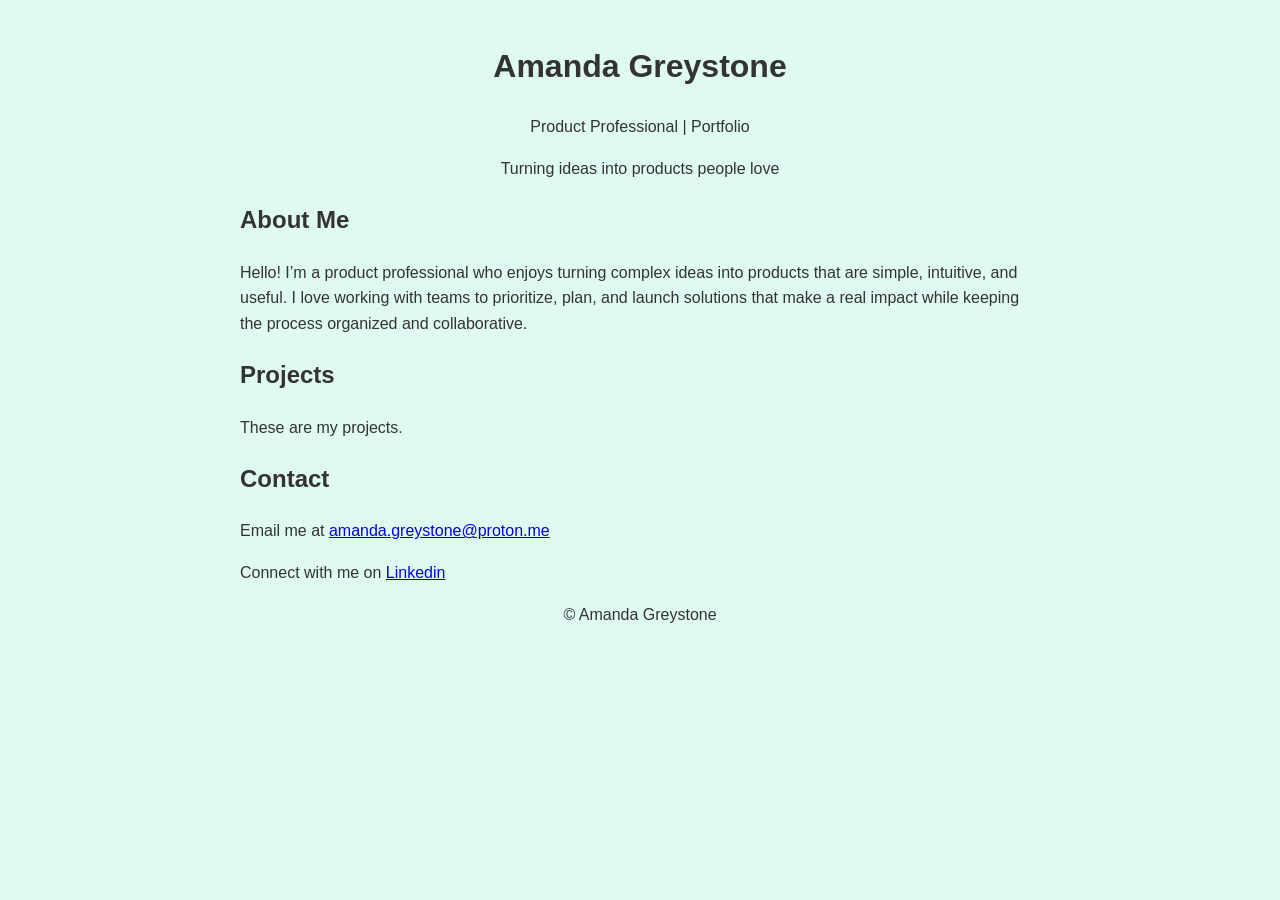
==== index.html @ 11c53c23 "update color" ====
<!DOCTYPE html>
<html lang="en">
<head>
  <meta charset="UTF-8">
  <meta name="viewport" content="width=device-width, initial-scale=1.0">
  <title>Amanda Greystone | Portfolio</title>
  <link rel="stylesheet" href="style.css">
</head>
<body>
  <header>
    <h1>Amanda Greystone</h1>
    <p>Product Professional | Portfolio</p>
     <p>Turning ideas into products people love</p>
  </header>
  <main>
    <section id="about">
      <h2>About Me</h2>
      <p>Hello! I’m a product professional who enjoys turning complex ideas into products that are simple, intuitive, and useful. I love working with teams to prioritize, plan, and launch solutions that make a real impact while keeping the process organized and collaborative.</p>
    </section>
    <section id="projects">
      <h2>Projects</h2>
      <p>These are my projects.</p>
    </section>
    <section id="contact">
      <h2>Contact</h2>
      <p>Email me at <a href="mailto:amanda.greystone@proton.me">amanda.greystone@proton.me</a></p>
      <p>Connect with me on <a href="https://www.linkedin.com/in/agreystone/">Linkedin</a></p>
    </section>
  </main>
  <footer>
    <p>© Amanda Greystone</p>
  </footer>
</body>
</html>
---- style.css ----
body {
 background-color: #DFFAF0;
    color: #333333;
    font-family: Calibri, Arial, Helvetica, sans-serif;
  max-width: 800px;
  margin: 0 auto;
  padding: 20px;
  line-height: 1.6;
}

header, footer {
  text-align: center;
  margin-bottom: 20px;
}

h1, h2 {
  color: #333;
}
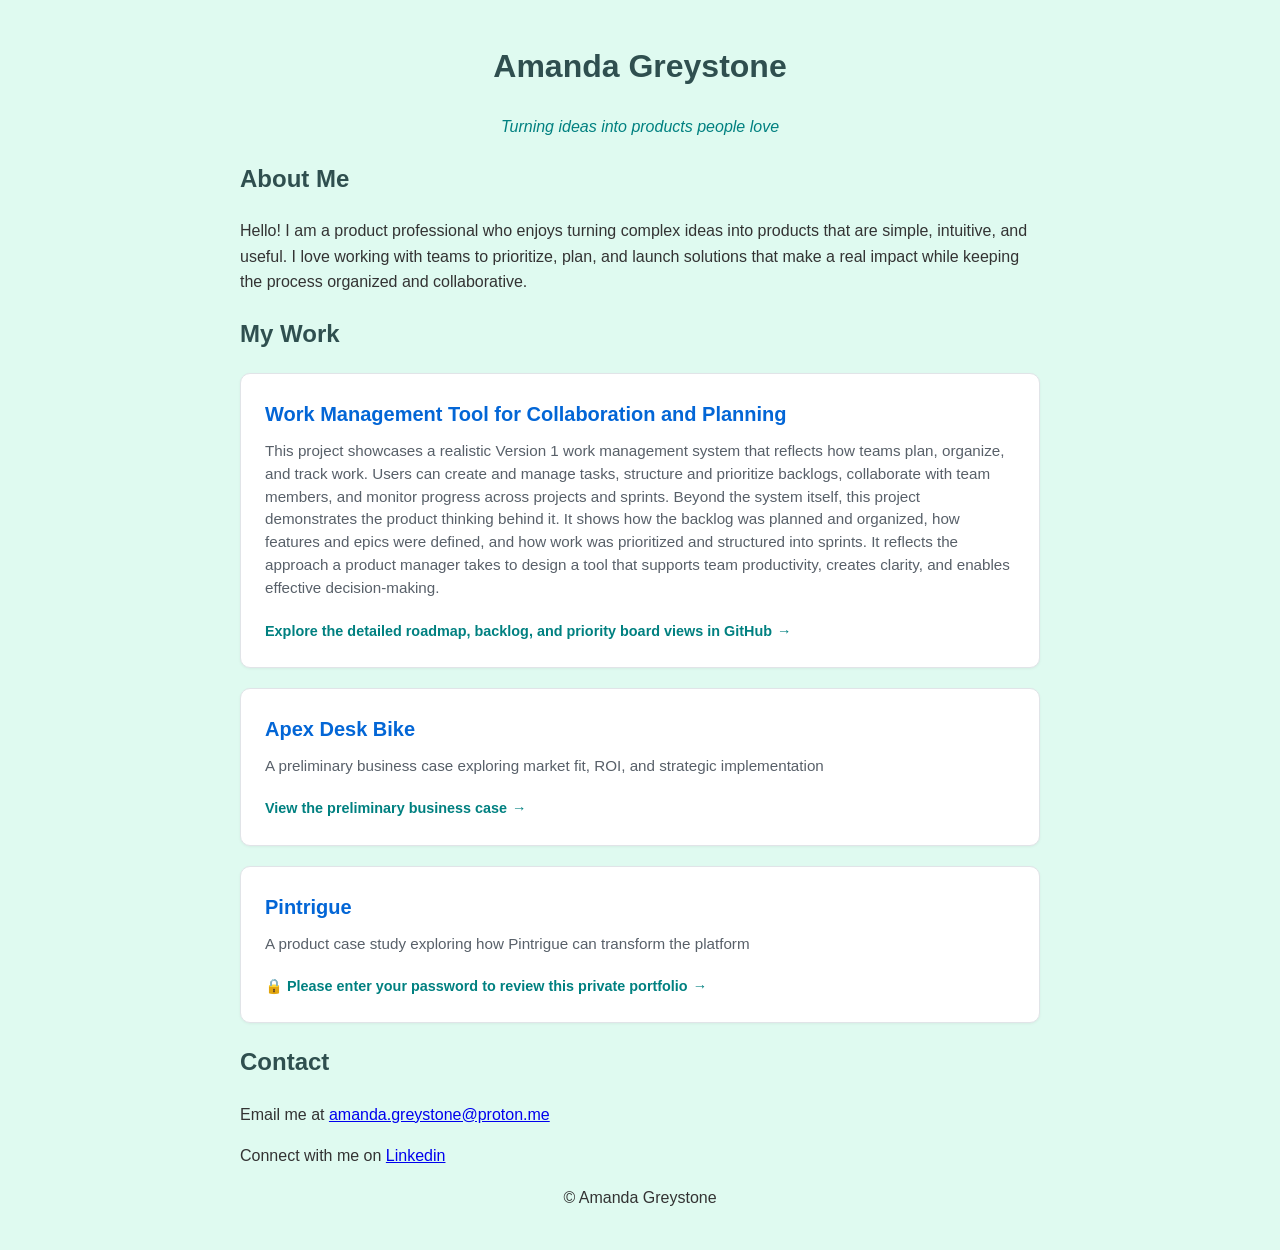
==== commit 9338515b: "Initial portfolio" ====
--- a/index.html
+++ b/index.html
@@ -9,18 +9,46 @@
 <body>
   <header>
     <h1>Amanda Greystone</h1>
-    <p>Product Professional | Portfolio</p>
-     <p>Turning ideas into products people love</p>
+     <p class="italic-text">Turning ideas into products people love</p>
   </header>
   <main>
     <section id="about">
       <h2>About Me</h2>
-      <p>Hello! I’m a product professional who enjoys turning complex ideas into products that are simple, intuitive, and useful. I love working with teams to prioritize, plan, and launch solutions that make a real impact while keeping the process organized and collaborative.</p>
+      <p>Hello! I am a product professional who enjoys turning complex ideas into products that are simple, intuitive, and useful. I love working with teams to prioritize, plan, and launch solutions that make a real impact while keeping the process organized and collaborative.</p>
     </section>
     <section id="projects">
-      <h2>Projects</h2>
-      <p>These are my projects.</p>
-    </section>
+    <h2>My Work</h2>    
+    <div class="document-grid">
+            </div>
+    <div class="doc-card-container">
+        <a href="https://github.com/users/amandagreystone/projects/1" target="_blank" class="doc-card">
+            <div>
+                <h3>Work Management Tool for Collaboration and Planning</h3>
+                <p>This project showcases a realistic Version 1 work management system that reflects how teams plan, organize, and track work. Users can create and manage tasks, structure and prioritize backlogs, collaborate with team members, and monitor progress across projects and sprints. Beyond the system itself, this project demonstrates the product thinking behind it. It shows how the backlog was planned and organized, how features and epics were defined, and how work was prioritized and structured into sprints. It reflects the approach a product manager takes to design a tool that supports team productivity, creates clarity, and enables effective decision-making.</p>
+            </div>
+            <span class="view-label">Explore the detailed roadmap, backlog, and priority board views in GitHub</span>
+        </a>
+        </div>
+            <div class="doc-card-container">
+        <a href="https://amandagreystone.my.canva.site/businesscase" class="doc-card" target="_blank">
+            <div>
+                <h3>Apex Desk Bike</h3>
+                <p>A preliminary business case exploring market fit, ROI, and strategic implementation </p>
+            </div>
+            <span class="view-label">View the preliminary business case</span>
+        </a>
+        </div>
+            <div class="doc-card-container">
+        <a href="https://amandagreystone.my.canva.site/productcasestudy" class="doc-card" target="_blank">
+            <div>
+                <h3>Pintrigue</h3>
+                <p>A product case study exploring how Pintrigue can transform the platform</p>
+            </div>
+            <span class="view-label">🔒 Please enter your password to review this private portfolio</span>
+        </a>
+        </div>
+
+</section>
     <section id="contact">
       <h2>Contact</h2>
       <p>Email me at <a href="mailto:amanda.greystone@proton.me">amanda.greystone@proton.me</a></p>
--- a/style.css
+++ b/style.css
@@ -14,5 +14,71 @@
 }
 
 h1, h2 {
-  color: #333;
+  color: #2f4f4f;
 }
+
+.italic-text {
+    font-style: italic; 
+    color: #008080;
+}
+
+/* Container for document links */
+.document-grid {
+    display: grid;
+    grid-template-columns: repeat(auto-fit, minmax(280px, 1fr));
+    gap: 20px;
+    margin-top: 20px;
+}
+
+/* The Card Style */
+.doc-card {
+    background: #ffffff;
+    border: 1px solid #e1e4e8;
+    border-radius: 10px;
+    padding: 24px;
+    transition: all 0.3s ease;
+    text-decoration: none;
+    color: #24292e;
+    display: flex;
+    flex-direction: column;
+    justify-content: space-between;
+    box-shadow: 0 1px 3px rgba(0,0,0,0.05);
+}
+
+/* Hover Effect */
+.doc-card:hover {
+    transform: translateY(-5px);
+    box-shadow: 0 12px 24px rgba(0,0,0,0.1);
+    border-color: #0366d6;
+}
+
+.doc-card h3 {
+    margin: 0 0 10px 0;
+    font-size: 1.25rem;
+    color: #0366d6;
+}
+
+.doc-card p {
+    margin: 0 0 20px 0;
+    font-size: 0.95rem;
+    color: #586069;
+    line-height: 1.5;
+}
+
+/* The "View" Label inside the card */
+.view-label {
+    font-weight: bold;
+    font-size: 0.9rem;
+    color: #008080;
+    display: flex;
+    align-items: center;
+}
+
+.view-label::after {
+    content: " →";
+    margin-left: 5px;
+}
+
+.doc-card-container {
+    margin-bottom: 20px; 
+}
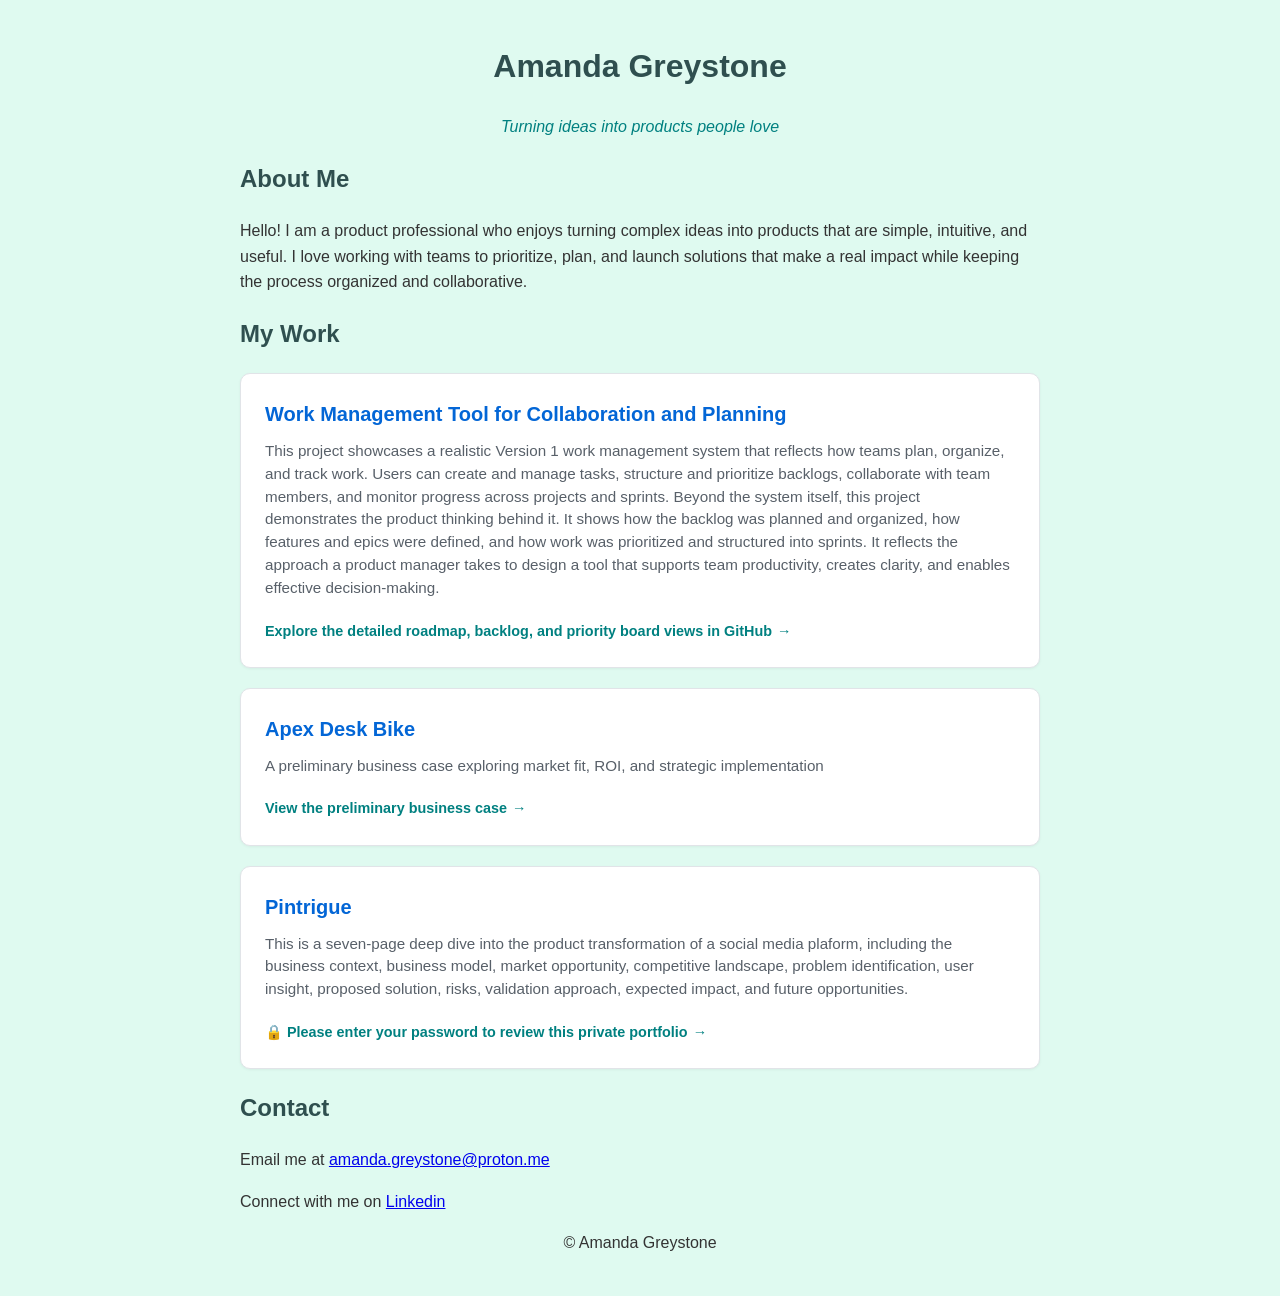
==== commit 28e95fdc: "add content" ====
--- a/index.html
+++ b/index.html
@@ -42,7 +42,7 @@
         <a href="https://amandagreystone.my.canva.site/productcasestudy" class="doc-card" target="_blank">
             <div>
                 <h3>Pintrigue</h3>
-                <p>A product case study exploring how Pintrigue can transform the platform</p>
+                <p>This is a seven-page deep dive into the product transformation of a social media plaform, including the business context, business model, market opportunity, competitive landscape, problem identification, user insight, proposed solution, risks, validation approach, expected impact, and future opportunities.</p>
             </div>
             <span class="view-label">🔒 Please enter your password to review this private portfolio</span>
         </a>
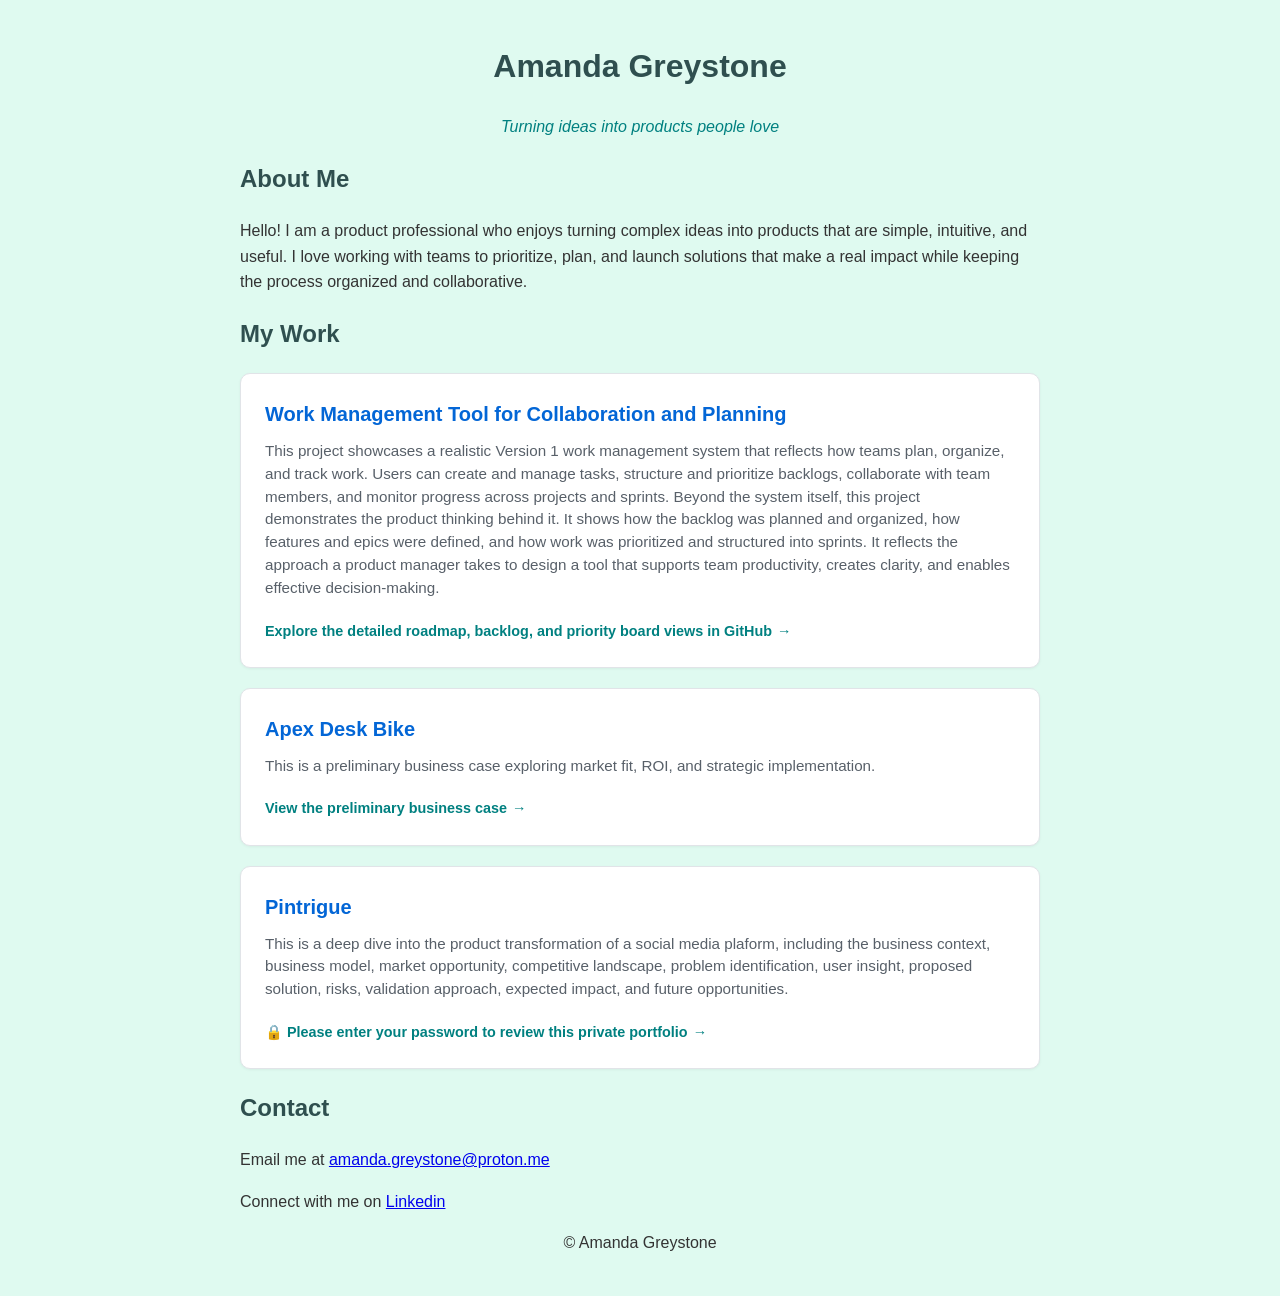
==== commit a03618bb: "add content" ====
--- a/index.html
+++ b/index.html
@@ -33,7 +33,7 @@
         <a href="https://amandagreystone.my.canva.site/businesscase" class="doc-card" target="_blank">
             <div>
                 <h3>Apex Desk Bike</h3>
-                <p>A preliminary business case exploring market fit, ROI, and strategic implementation </p>
+                <p>This is a preliminary business case exploring market fit, ROI, and strategic implementation. </p>
             </div>
             <span class="view-label">View the preliminary business case</span>
         </a>
@@ -42,7 +42,7 @@
         <a href="https://amandagreystone.my.canva.site/productcasestudy" class="doc-card" target="_blank">
             <div>
                 <h3>Pintrigue</h3>
-                <p>This is a seven-page deep dive into the product transformation of a social media plaform, including the business context, business model, market opportunity, competitive landscape, problem identification, user insight, proposed solution, risks, validation approach, expected impact, and future opportunities.</p>
+                <p>This is a deep dive into the product transformation of a social media plaform, including the business context, business model, market opportunity, competitive landscape, problem identification, user insight, proposed solution, risks, validation approach, expected impact, and future opportunities.</p>
             </div>
             <span class="view-label">🔒 Please enter your password to review this private portfolio</span>
         </a>
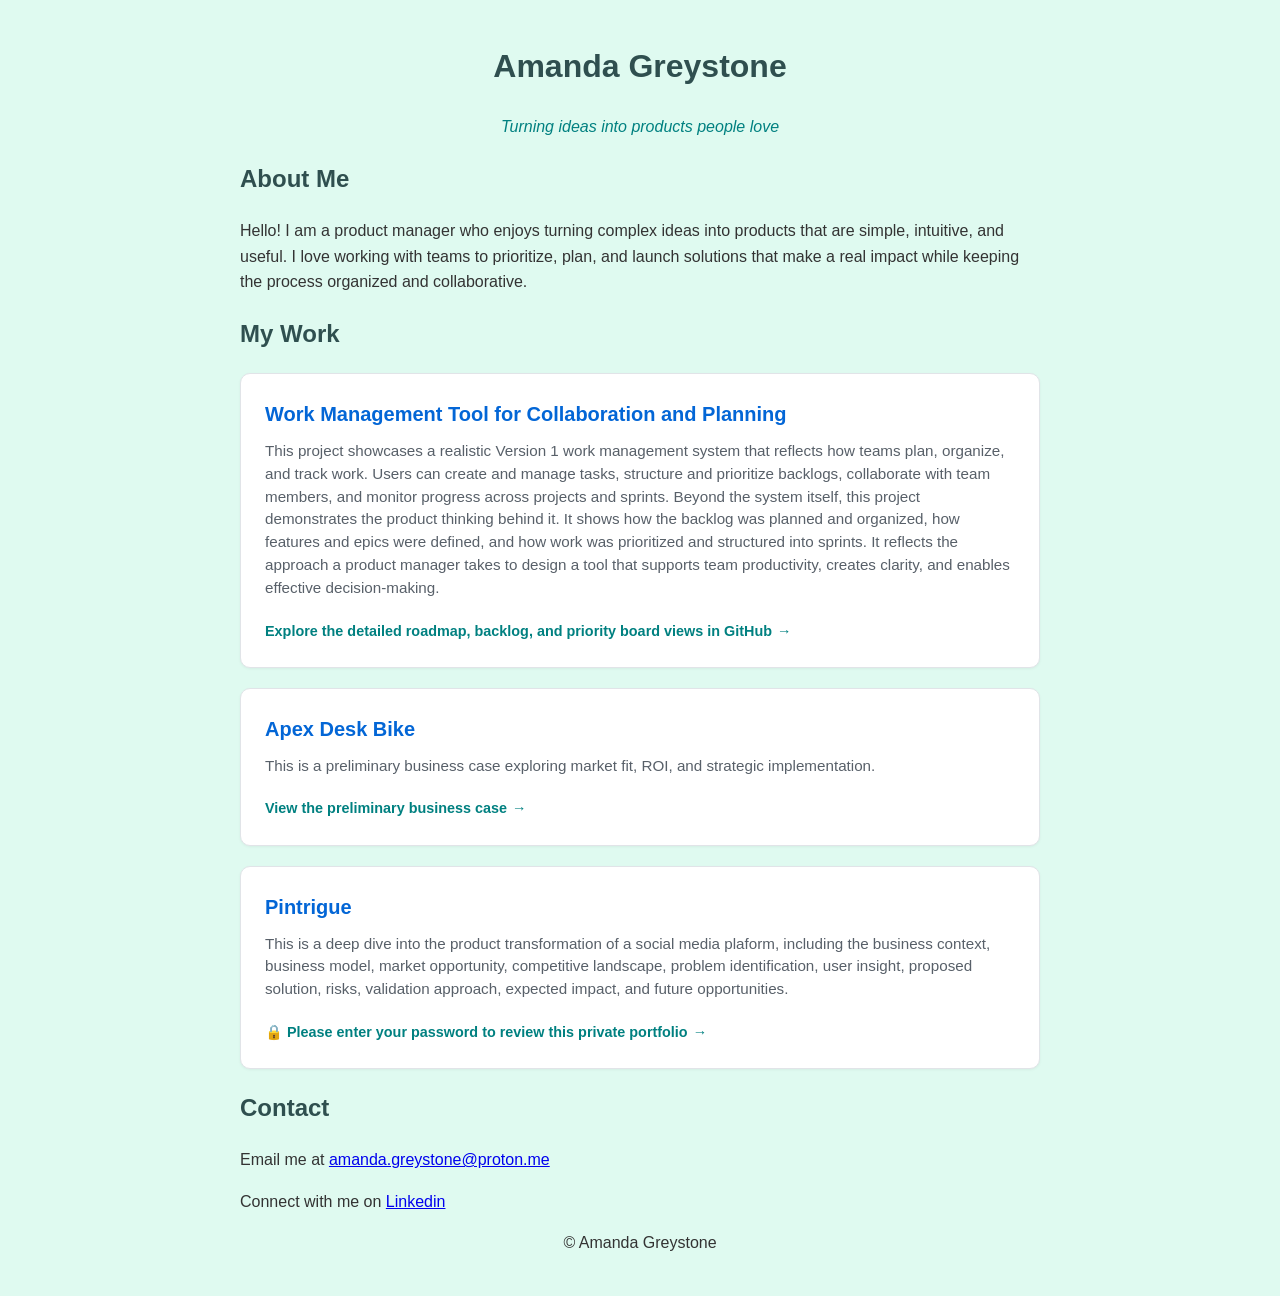
==== commit 8591c750: "add content" ====
--- a/index.html
+++ b/index.html
@@ -14,7 +14,7 @@
   <main>
     <section id="about">
       <h2>About Me</h2>
-      <p>Hello! I am a product professional who enjoys turning complex ideas into products that are simple, intuitive, and useful. I love working with teams to prioritize, plan, and launch solutions that make a real impact while keeping the process organized and collaborative.</p>
+      <p>Hello! I am a product manager who enjoys turning complex ideas into products that are simple, intuitive, and useful. I love working with teams to prioritize, plan, and launch solutions that make a real impact while keeping the process organized and collaborative.</p>
     </section>
     <section id="projects">
     <h2>My Work</h2>    
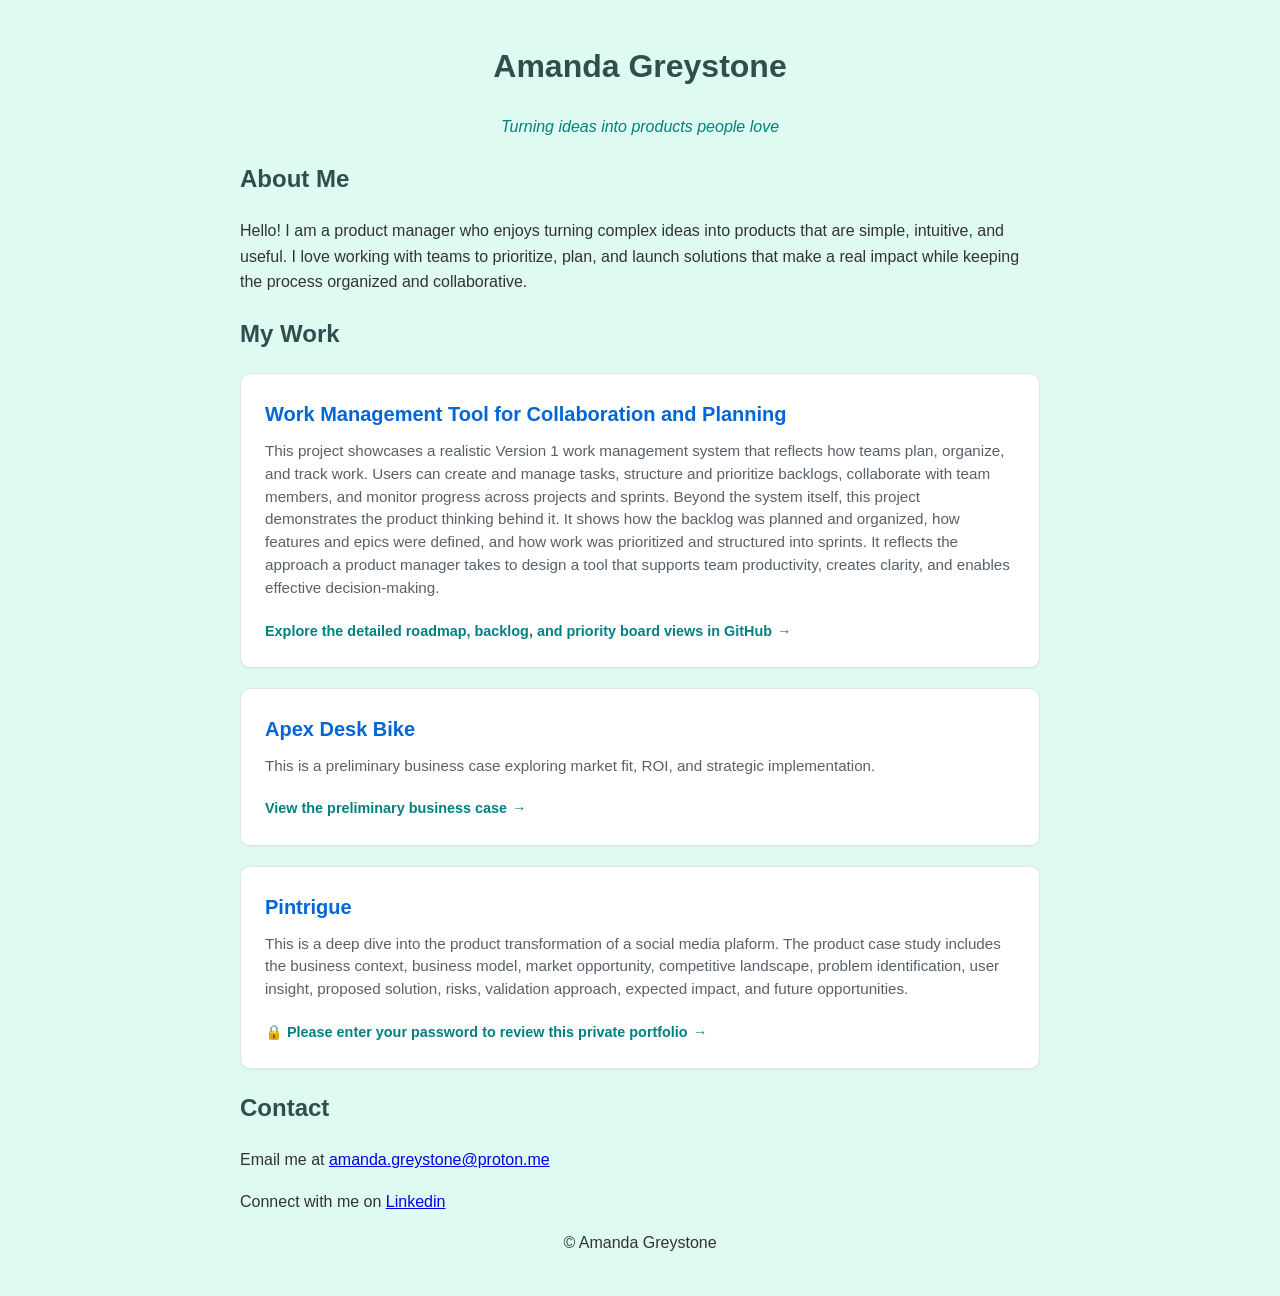
==== commit 998f137c: "add content" ====
--- a/index.html
+++ b/index.html
@@ -42,7 +42,7 @@
         <a href="https://amandagreystone.my.canva.site/productcasestudy" class="doc-card" target="_blank">
             <div>
                 <h3>Pintrigue</h3>
-                <p>This is a deep dive into the product transformation of a social media plaform, including the business context, business model, market opportunity, competitive landscape, problem identification, user insight, proposed solution, risks, validation approach, expected impact, and future opportunities.</p>
+                <p>This is a deep dive into the product transformation of a social media plaform. The product case study includes the business context, business model, market opportunity, competitive landscape, problem identification, user insight, proposed solution, risks, validation approach, expected impact, and future opportunities.</p>
             </div>
             <span class="view-label">🔒 Please enter your password to review this private portfolio</span>
         </a>
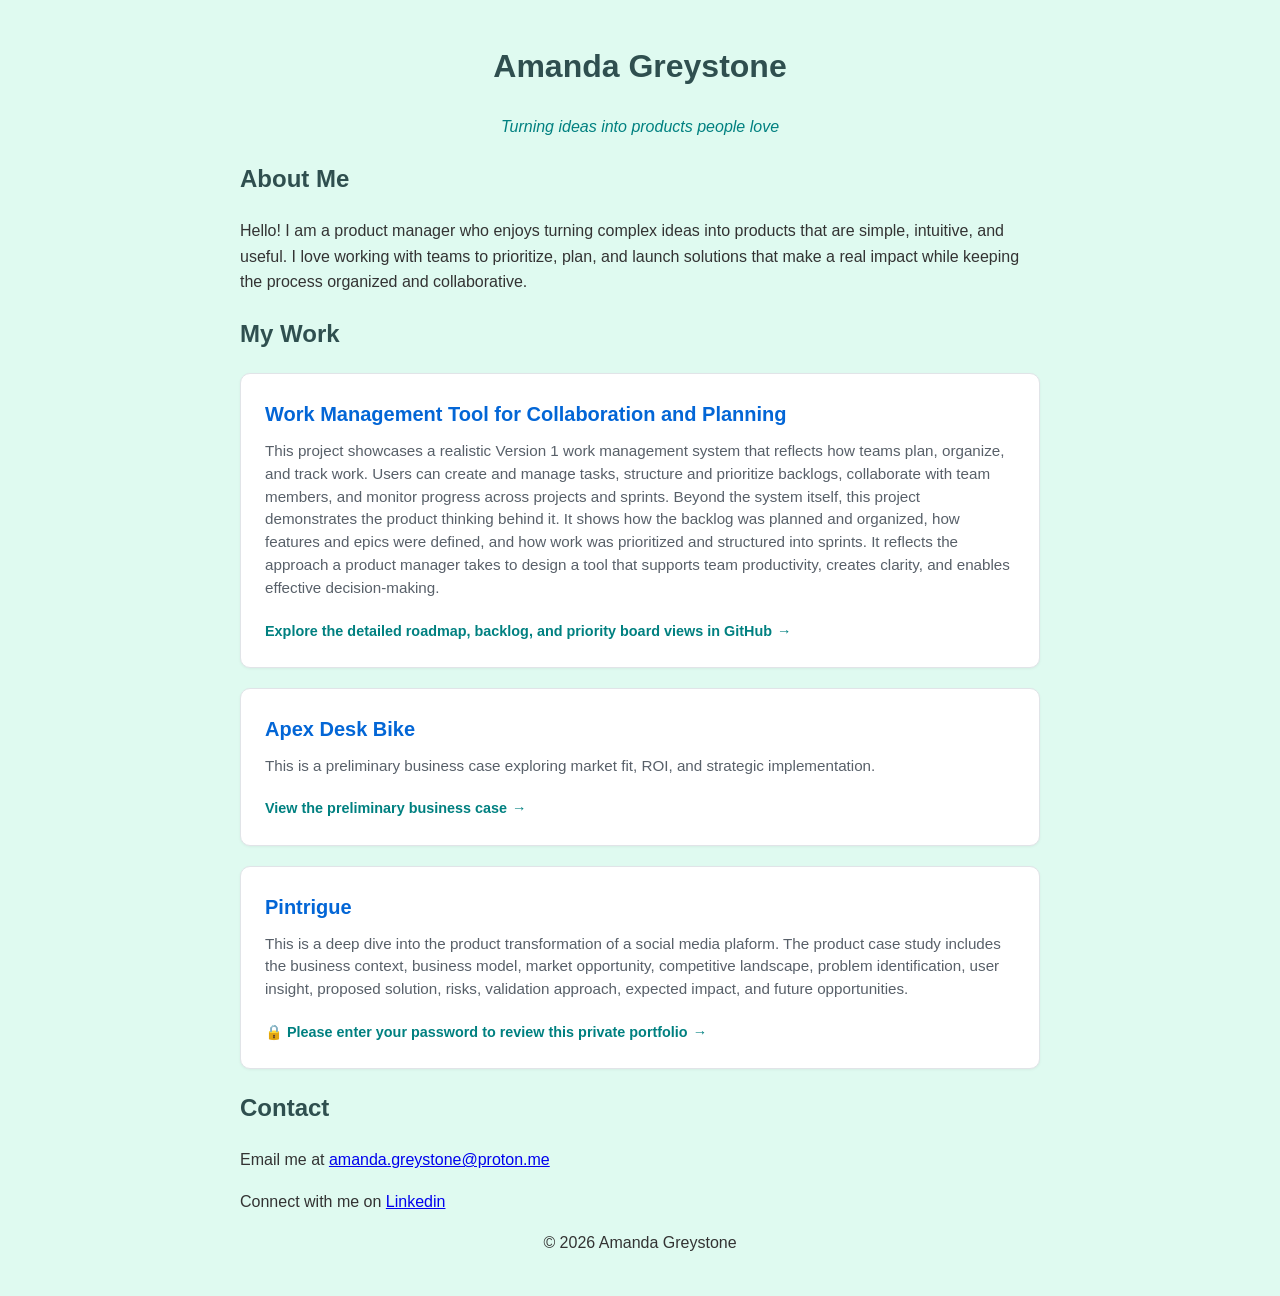
==== commit 623b8233: "add content" ====
--- a/index.html
+++ b/index.html
@@ -56,7 +56,7 @@
     </section>
   </main>
   <footer>
-    <p>© Amanda Greystone</p>
+    <p>© 2026 Amanda Greystone</p>
   </footer>
 </body>
 </html>
